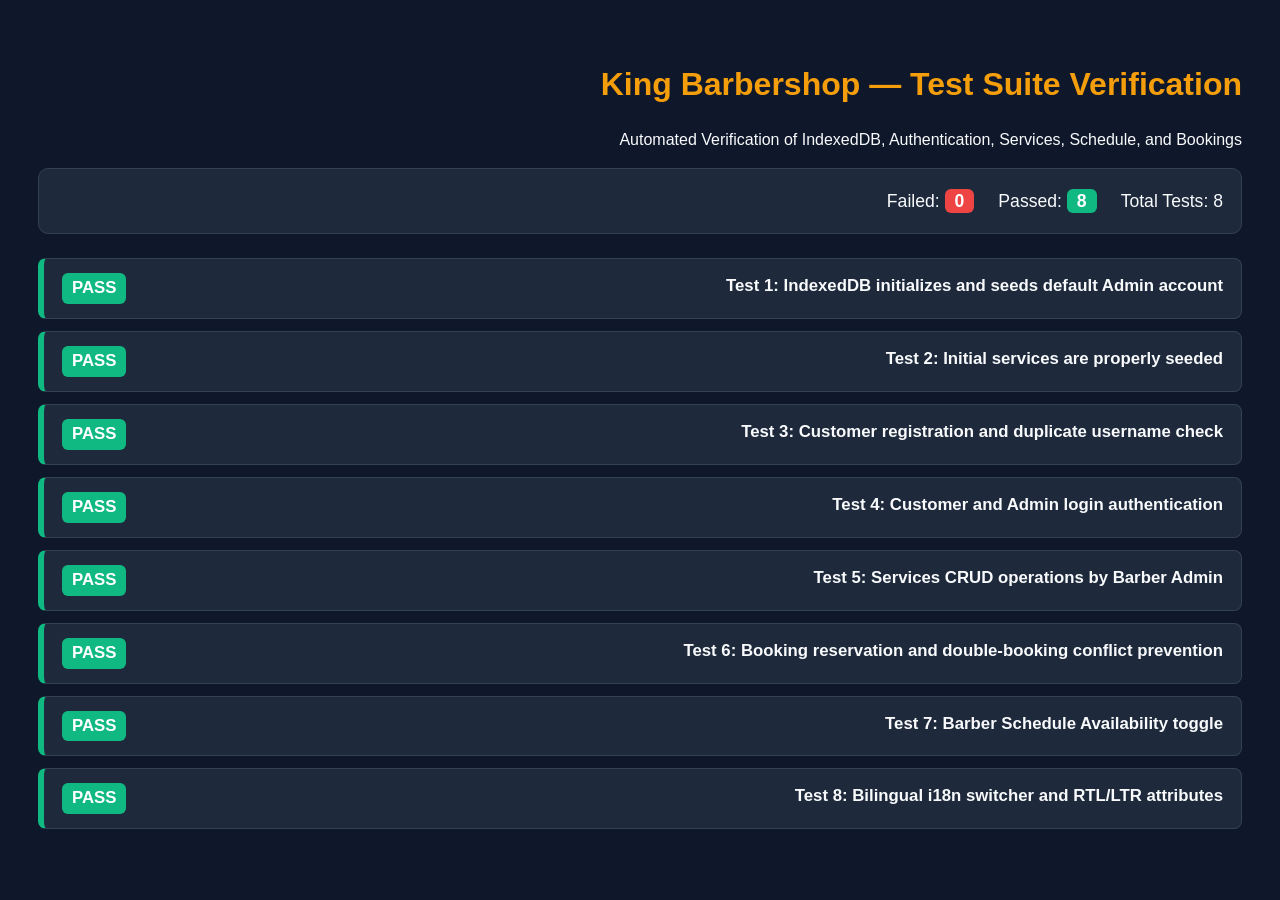
==== tests/test-runner.html @ 33edd475 "feat: implement app router and automated test suite" ====
<!DOCTYPE html>
<html lang="en">
<head>
  <meta charset="UTF-8">
  <title>King Barbershop — Automated Test Suite</title>
  <style>
    body {
      font-family: -apple-system, BlinkMacSystemFont, 'Segoe UI', Roboto, sans-serif;
      background: #0f172a;
      color: #f8fafc;
      padding: 30px;
      line-height: 1.6;
    }
    h1 {
      color: #f59e0b;
      margin-bottom: 8px;
    }
    .summary-card {
      background: #1e293b;
      padding: 18px;
      border-radius: 10px;
      margin-bottom: 24px;
      display: flex;
      gap: 24px;
      font-size: 1.1rem;
      border: 1px solid #334155;
    }
    .badge {
      font-weight: bold;
      padding: 2px 10px;
      border-radius: 6px;
    }
    .badge.passed { background: #10b981; color: #fff; }
    .badge.failed { background: #ef4444; color: #fff; }
    .test-case {
      background: #1e293b;
      border: 1px solid #334155;
      border-radius: 8px;
      margin-bottom: 12px;
      padding: 14px 18px;
    }
    .test-case.pass { border-left: 6px solid #10b981; }
    .test-case.fail { border-left: 6px solid #ef4444; }
    .test-title {
      font-size: 1.05rem;
      font-weight: 600;
      display: flex;
      justify-content: space-between;
    }
    .test-error {
      color: #f87171;
      font-family: monospace;
      margin-top: 6px;
      background: #450a0a;
      padding: 8px;
      border-radius: 4px;
    }
  </style>
</head>
<body>
  <h1>King Barbershop — Test Suite Verification</h1>
  <p>Automated Verification of IndexedDB, Authentication, Services, Schedule, and Bookings</p>

  <div class="summary-card">
    <div>Total Tests: <span id="total-tests">0</span></div>
    <div>Passed: <span id="passed-tests" class="badge passed">0</span></div>
    <div>Failed: <span id="failed-tests" class="badge failed">0</span></div>
  </div>

  <div id="test-results">Running tests...</div>

  <!-- Load App Scripts -->
  <script src="../js/i18n.js"></script>
  <script src="../js/db.js"></script>
  <script src="../js/auth.js"></script>
  <script src="../js/services.js"></script>
  <script src="../js/booking.js"></script>
  <script src="../js/admin.js"></script>

  <script>
    (async function () {
      const resultsContainer = document.getElementById('test-results');
      const tests = [];
      let passed = 0;
      let failed = 0;

      function assert(condition, message) {
        if (!condition) {
          throw new Error(message || 'Assertion failed');
        }
      }

      function test(name, fn) {
        tests.push({ name, fn });
      }

      // ================= TEST CASES =================

      test('Test 1: IndexedDB initializes and seeds default Admin account', async () => {
        await window.DB.init();
        const admin = await window.DB.getUserByUsername('admin');
        assert(admin !== null, 'Admin user was not found');
        assert(admin.role === 'admin', 'Admin role must be "admin"');
        assert(admin.password === '123456', 'Admin password must be "123456"');
      });

      test('Test 2: Initial services are properly seeded', async () => {
        const services = await window.DB.getServices();
        assert(Array.isArray(services), 'Services must be an array');
        assert(services.length >= 5, 'Must have at least 5 initial services');
        const first = services[0];
        assert(first.name && first.price > 0 && first.duration > 0, 'Service object must have name, price, duration');
      });

      test('Test 3: Customer registration and duplicate username check', async () => {
        const testUser = 'tester_' + Date.now();
        const user = await window.Auth.signup(testUser, 'secret123');
        assert(user.id, 'User ID should be generated');
        assert(user.role === 'customer', 'Role must be customer');

        // Verify duplicate username throws USERNAME_EXISTS
        let duplicateFailed = false;
        try {
          await window.Auth.signup(testUser, 'anotherpass');
        } catch (err) {
          duplicateFailed = err.message === 'USERNAME_EXISTS';
        }
        assert(duplicateFailed, 'Should reject duplicate username');
      });

      test('Test 4: Customer and Admin login authentication', async () => {
        // Valid admin login
        const adminUser = await window.Auth.login('admin', '123456');
        assert(adminUser.role === 'admin', 'Should authenticate as admin');
        assert(window.Auth.isAdmin === true, 'Auth.isAdmin should be true');

        // Invalid password test
        let invalidFailed = false;
        try {
          await window.Auth.login('admin', 'wrongpassword');
        } catch (err) {
          invalidFailed = err.message === 'INVALID_CREDENTIALS';
        }
        assert(invalidFailed, 'Should reject invalid credentials');
      });

      test('Test 5: Services CRUD operations by Barber Admin', async () => {
        // Create new service
        const newServiceId = await window.DB.saveService({
          name: 'Royal VIP Treatment | باقة الملوك الخاصة',
          desc: 'All-inclusive grooming VIP treatment',
          price: 50,
          duration: 60,
          image: 'assets/services-mockup.jpg'
        });
        assert(newServiceId, 'Service ID should be returned');

        // Read service
        const fetched = await window.DB.getServiceById(newServiceId);
        assert(fetched.name.includes('Royal VIP'), 'Fetched service name mismatch');
        assert(fetched.price === 50, 'Fetched price mismatch');

        // Update service
        fetched.price = 55;
        await window.DB.saveService(fetched);
        const updated = await window.DB.getServiceById(newServiceId);
        assert(updated.price === 55, 'Updated price should be 55');

        // Delete service
        await window.DB.deleteService(newServiceId);
        const deleted = await window.DB.getServiceById(newServiceId);
        assert(deleted === null, 'Service should be deleted');
      });

      test('Test 6: Booking reservation and double-booking conflict prevention', async () => {
        const testDate = '2026-10-15';
        const testSlot = '11:00 AM';

        // First booking succeeds
        const bookingId = await window.DB.createBooking({
          userId: 999,
          customerName: 'Test Client',
          serviceId: 1,
          serviceName: 'Haircut',
          price: 20,
          duration: 30,
          date: testDate,
          timeSlot: testSlot
        });
        assert(bookingId, 'Booking ID should be created');

        // Attempting second booking for identical date & time slot MUST fail
        let conflictDetected = false;
        try {
          await window.DB.createBooking({
            userId: 998,
            customerName: 'Another Client',
            serviceId: 2,
            serviceName: 'Beard',
            price: 15,
            duration: 20,
            date: testDate,
            timeSlot: testSlot
          });
        } catch (err) {
          conflictDetected = err.message === 'SLOT_ALREADY_BOOKED';
        }
        assert(conflictDetected, 'Double booking identical slot should throw SLOT_ALREADY_BOOKED');

        // Cancelling first booking allows booking again
        await window.DB.updateBookingStatus(bookingId, 'cancelled');
        const rebookId = await window.DB.createBooking({
          userId: 998,
          customerName: 'Another Client',
          serviceId: 2,
          serviceName: 'Beard',
          price: 15,
          duration: 20,
          date: testDate,
          timeSlot: testSlot
        });
        assert(rebookId, 'Re-booking cancelled slot should succeed');
      });

      test('Test 7: Barber Schedule Availability toggle', async () => {
        const testDate = '2026-10-20';
        const testSlot = '02:00 PM';

        // Toggle to disabled (false)
        await window.DB.setScheduleAvailability(testDate, testSlot, false);
        let overrides = await window.DB.getScheduleOverrides(testDate);
        let slotOverride = overrides.find(o => o.timeSlot === testSlot);
        assert(slotOverride && slotOverride.isAvailable === false, 'Slot should be marked false');

        // Toggle back to available (true)
        await window.DB.setScheduleAvailability(testDate, testSlot, true);
        overrides = await window.DB.getScheduleOverrides(testDate);
        slotOverride = overrides.find(o => o.timeSlot === testSlot);
        assert(slotOverride && slotOverride.isAvailable === true, 'Slot should be marked true');
      });

      test('Test 8: Bilingual i18n switcher and RTL/LTR attributes', () => {
        window.I18n.setLanguage('en');
        assert(window.I18n.currentLang === 'en', 'Current lang should be en');
        assert(document.documentElement.getAttribute('dir') === 'ltr', 'dir attribute should be ltr');
        assert(window.I18n.t('signInBtn') === 'Sign In', 'Translation for signInBtn should be Sign In');

        window.I18n.setLanguage('ar');
        assert(window.I18n.currentLang === 'ar', 'Current lang should be ar');
        assert(document.documentElement.getAttribute('dir') === 'rtl', 'dir attribute should be rtl');
        assert(window.I18n.t('signInBtn') === 'تسجيل الدخول', 'Translation for signInBtn should be تسجيل الدخول');
      });

      // ================= EXECUTE ALL TESTS =================
      resultsContainer.innerHTML = '';
      document.getElementById('total-tests').textContent = tests.length;

      for (const t of tests) {
        const div = document.createElement('div');
        try {
          await t.fn();
          passed++;
          div.className = 'test-case pass';
          div.innerHTML = `<div class="test-title"><span>${t.name}</span> <span class="badge passed">PASS</span></div>`;
        } catch (err) {
          failed++;
          div.className = 'test-case fail';
          div.innerHTML = `
            <div class="test-title"><span>${t.name}</span> <span class="badge failed">FAIL</span></div>
            <div class="test-error">${err.message}</div>
          `;
          console.error(t.name, err);
        }
        resultsContainer.appendChild(div);
      }

      document.getElementById('passed-tests').textContent = passed;
      document.getElementById('failed-tests').textContent = failed;
      console.log(`Tests finished: ${passed} passed, ${failed} failed`);
    })();
  </script>
</body>
</html>
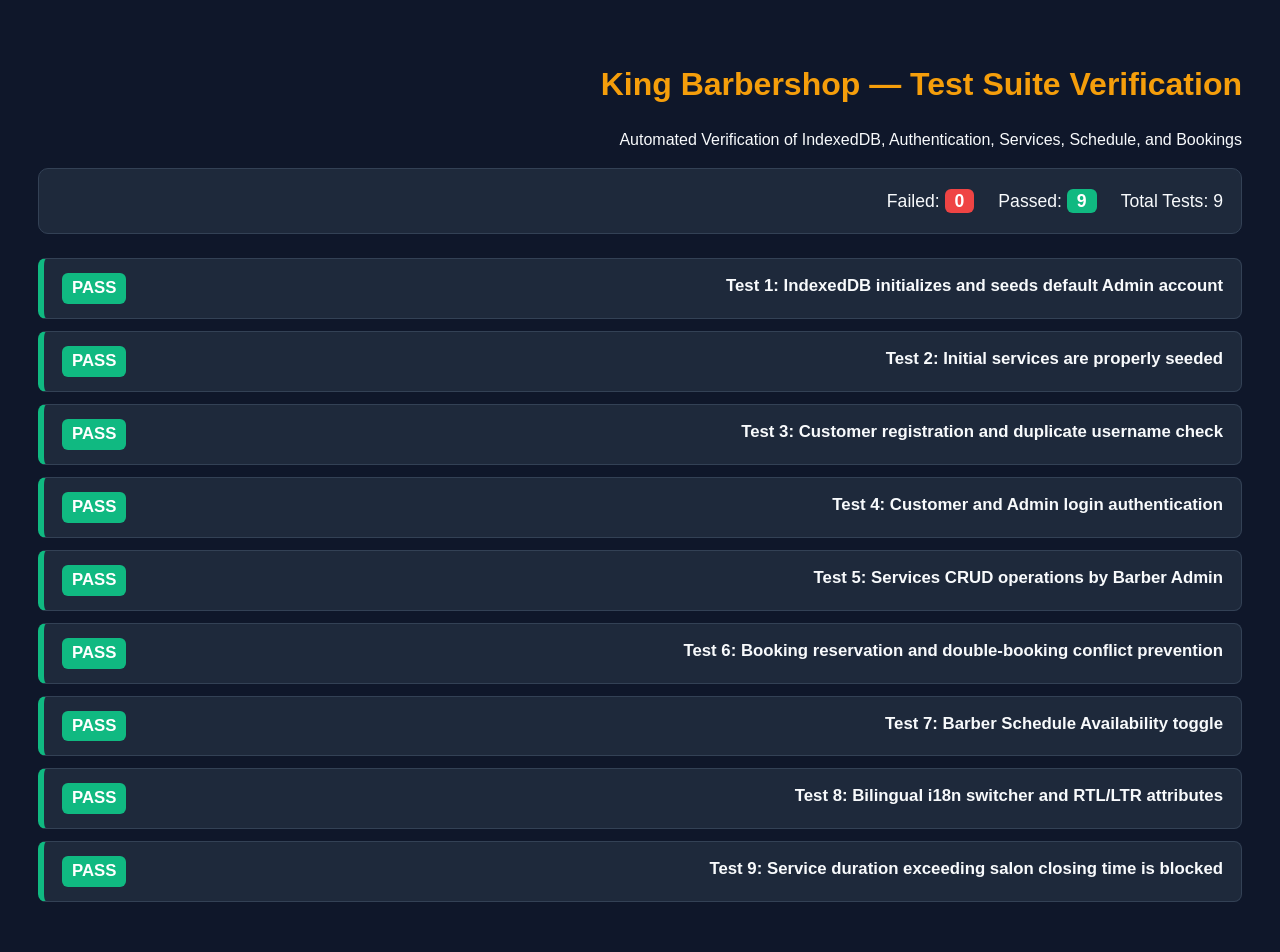
==== commit fad1b8cf: "feat: replace emojis with flat SVG icons and block slots exceeding salon closing time" ====
--- a/tests/test-runner.html
+++ b/tests/test-runner.html
@@ -70,6 +70,7 @@
   <div id="test-results">Running tests...</div>
 
   <!-- Load App Scripts -->
+  <script src="../js/icons.js"></script>
   <script src="../js/i18n.js"></script>
   <script src="../js/db.js"></script>
   <script src="../js/auth.js"></script>
@@ -251,6 +252,28 @@
         assert(window.I18n.t('signInBtn') === 'تسجيل الدخول', 'Translation for signInBtn should be تسجيل الدخول');
       });
 
+      test('Test 9: Service duration exceeding salon closing time is blocked', async () => {
+        const testDate = '2026-11-01';
+        // The last standard slot is 06:30 PM (1110 min). Salon closes at 07:00 PM (1140 min).
+        // A 60-minute service booked at 06:30 PM would end at 07:30 PM (1170 min), which exceeds closing time.
+        let durationBlocked = false;
+        try {
+          await window.DB.createBooking({
+            userId: 1001,
+            customerName: 'Late Client',
+            serviceId: 1,
+            serviceName: 'Haircut & Styling',
+            price: 30,
+            duration: 60,
+            date: testDate,
+            timeSlot: '06:30 PM'
+          });
+        } catch (err) {
+          durationBlocked = err.message === 'SERVICE_EXCEEDS_CLOSING_TIME';
+        }
+        assert(durationBlocked, 'Booking past salon closing time must throw SERVICE_EXCEEDS_CLOSING_TIME');
+      });
+
       // ================= EXECUTE ALL TESTS =================
       resultsContainer.innerHTML = '';
       document.getElementById('total-tests').textContent = tests.length;
